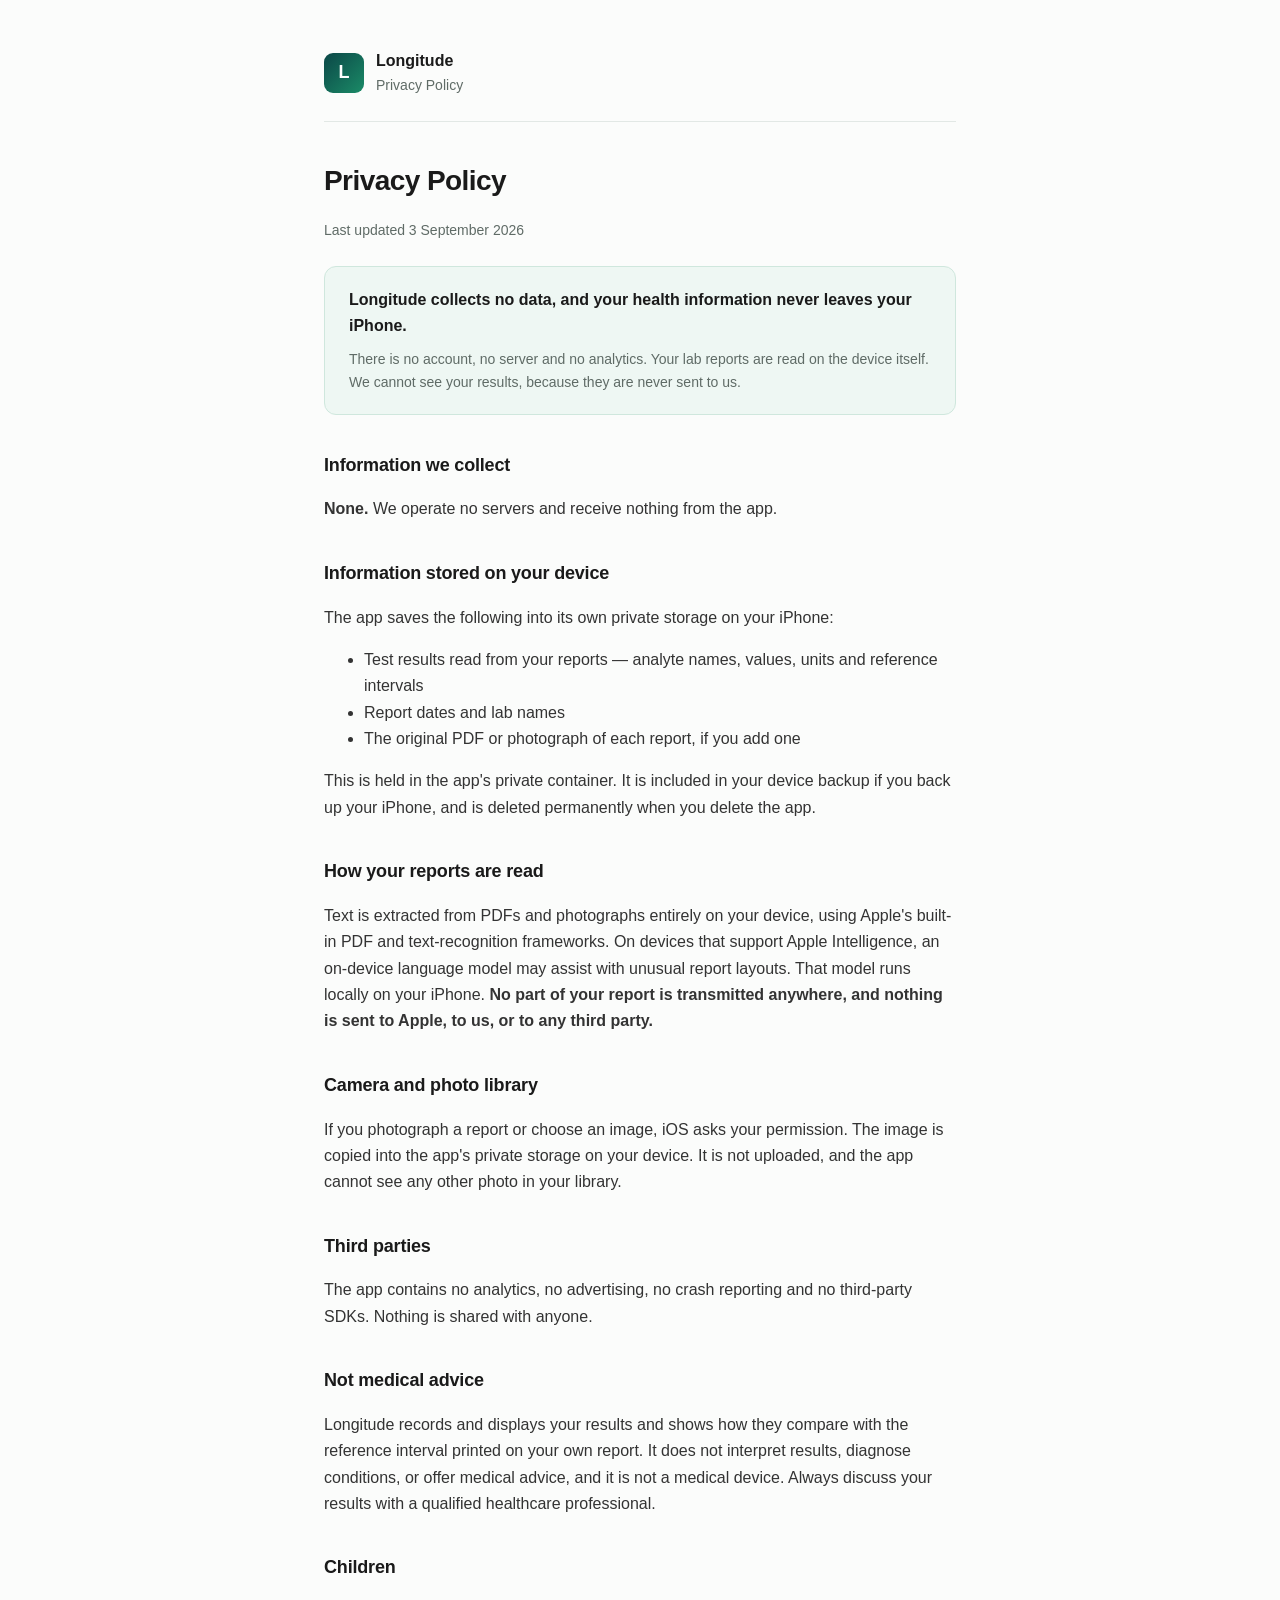
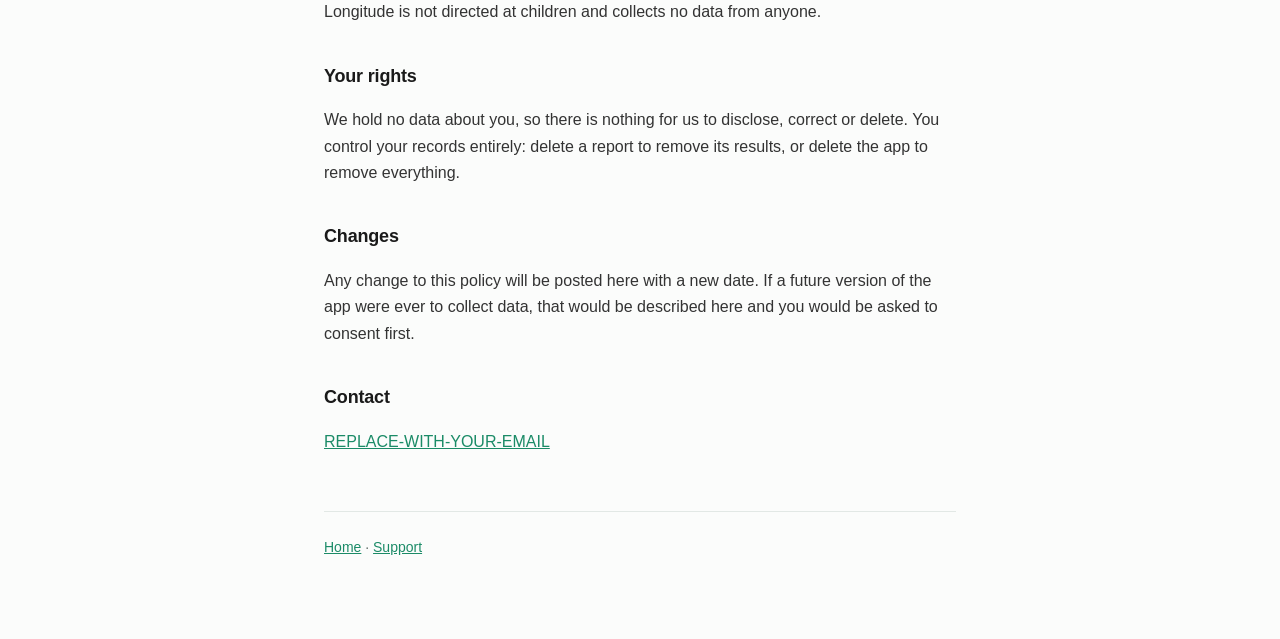
==== docs/privacy.html @ 4cfa4ff2 "Charts, import pipeline, and site pages Swift Charts timeline per analyte with the lab's own referen" ====
<!doctype html><html lang="en"><head>
<meta charset="utf-8"><meta name="viewport" content="width=device-width,initial-scale=1">
<title>Privacy Policy — Longitude</title><link rel="stylesheet" href="style.css"></head><body>
<div class="wrap">
<header><a class="logo" href="./"><div class="mark">L</div><div>
<strong>Longitude</strong><div class="muted">Privacy Policy</div></div></a></header>

<h1>Privacy Policy</h1>
<p class="muted">Last updated 3 September 2026</p>

<div class="card key">
<strong>Longitude collects no data, and your health information never leaves your iPhone.</strong>
<p class="muted" style="margin:8px 0 0">There is no account, no server and no analytics. Your lab
reports are read on the device itself. We cannot see your results, because they are never sent to us.</p>
</div>

<h2>Information we collect</h2>
<p><strong>None.</strong> We operate no servers and receive nothing from the app.</p>

<h2>Information stored on your device</h2>
<p>The app saves the following into its own private storage on your iPhone:</p>
<ul>
<li>Test results read from your reports — analyte names, values, units and reference intervals</li>
<li>Report dates and lab names</li>
<li>The original PDF or photograph of each report, if you add one</li>
</ul>
<p>This is held in the app's private container. It is included in your device backup if you back up
your iPhone, and is deleted permanently when you delete the app.</p>

<h2>How your reports are read</h2>
<p>Text is extracted from PDFs and photographs entirely on your device, using Apple's built-in
PDF and text-recognition frameworks. On devices that support Apple Intelligence, an on-device
language model may assist with unusual report layouts. That model runs locally on your iPhone.
<strong>No part of your report is transmitted anywhere, and nothing is sent to Apple, to us, or to
any third party.</strong></p>

<h2>Camera and photo library</h2>
<p>If you photograph a report or choose an image, iOS asks your permission. The image is copied
into the app's private storage on your device. It is not uploaded, and the app cannot see any
other photo in your library.</p>

<h2>Third parties</h2>
<p>The app contains no analytics, no advertising, no crash reporting and no third-party SDKs.
Nothing is shared with anyone.</p>

<h2>Not medical advice</h2>
<p>Longitude records and displays your results and shows how they compare with the reference
interval printed on your own report. It does not interpret results, diagnose conditions, or offer
medical advice, and it is not a medical device. Always discuss your results with a qualified
healthcare professional.</p>

<h2>Children</h2>
<p>Longitude is not directed at children and collects no data from anyone.</p>

<h2>Your rights</h2>
<p>We hold no data about you, so there is nothing for us to disclose, correct or delete. You
control your records entirely: delete a report to remove its results, or delete the app to remove
everything.</p>

<h2>Changes</h2>
<p>Any change to this policy will be posted here with a new date. If a future version of the app
were ever to collect data, that would be described here and you would be asked to consent first.</p>

<h2>Contact</h2>
<p><a href="mailto:REPLACE-WITH-YOUR-EMAIL">REPLACE-WITH-YOUR-EMAIL</a></p>

<footer class="muted"><a href="./">Home</a> · <a href="support.html">Support</a></footer>
</div></body></html>
---- docs/style.css ----
:root { --ink:#1a1a1a; --muted:#5f6b66; --line:#e2e8e5; --accent:#1b8b67; --bg:#fbfcfb; }
* { box-sizing:border-box; }
body { margin:0; padding:0; background:var(--bg); color:var(--ink);
  font:16px/1.65 -apple-system,BlinkMacSystemFont,"Segoe UI",Roboto,sans-serif; }
.wrap { max-width:680px; margin:0 auto; padding:48px 24px 80px; }
header { border-bottom:1px solid var(--line); padding-bottom:24px; margin-bottom:36px; }
.logo { display:flex; align-items:center; gap:12px; text-decoration:none; color:var(--ink); }
.mark { width:40px; height:40px; border-radius:9px; background:linear-gradient(135deg,#0b4747,#1b8b67);
  display:flex; align-items:center; justify-content:center; color:#fff; font-weight:700; font-size:18px; }
h1 { font-size:28px; margin:0 0 6px; letter-spacing:-.02em; }
h2 { font-size:18px; margin:36px 0 10px; letter-spacing:-.01em; }
p, li { color:#333; }
.muted { color:var(--muted); font-size:14px; }
.card { background:#fff; border:1px solid var(--line); border-radius:12px; padding:20px 24px; margin:24px 0; }
.key { background:#eef7f3; border:1px solid #cfe7dd; }
a { color:var(--accent); }
footer { margin-top:56px; padding-top:24px; border-top:1px solid var(--line); }
code { background:#f0f3f2; padding:2px 5px; border-radius:4px; font-size:13px; }
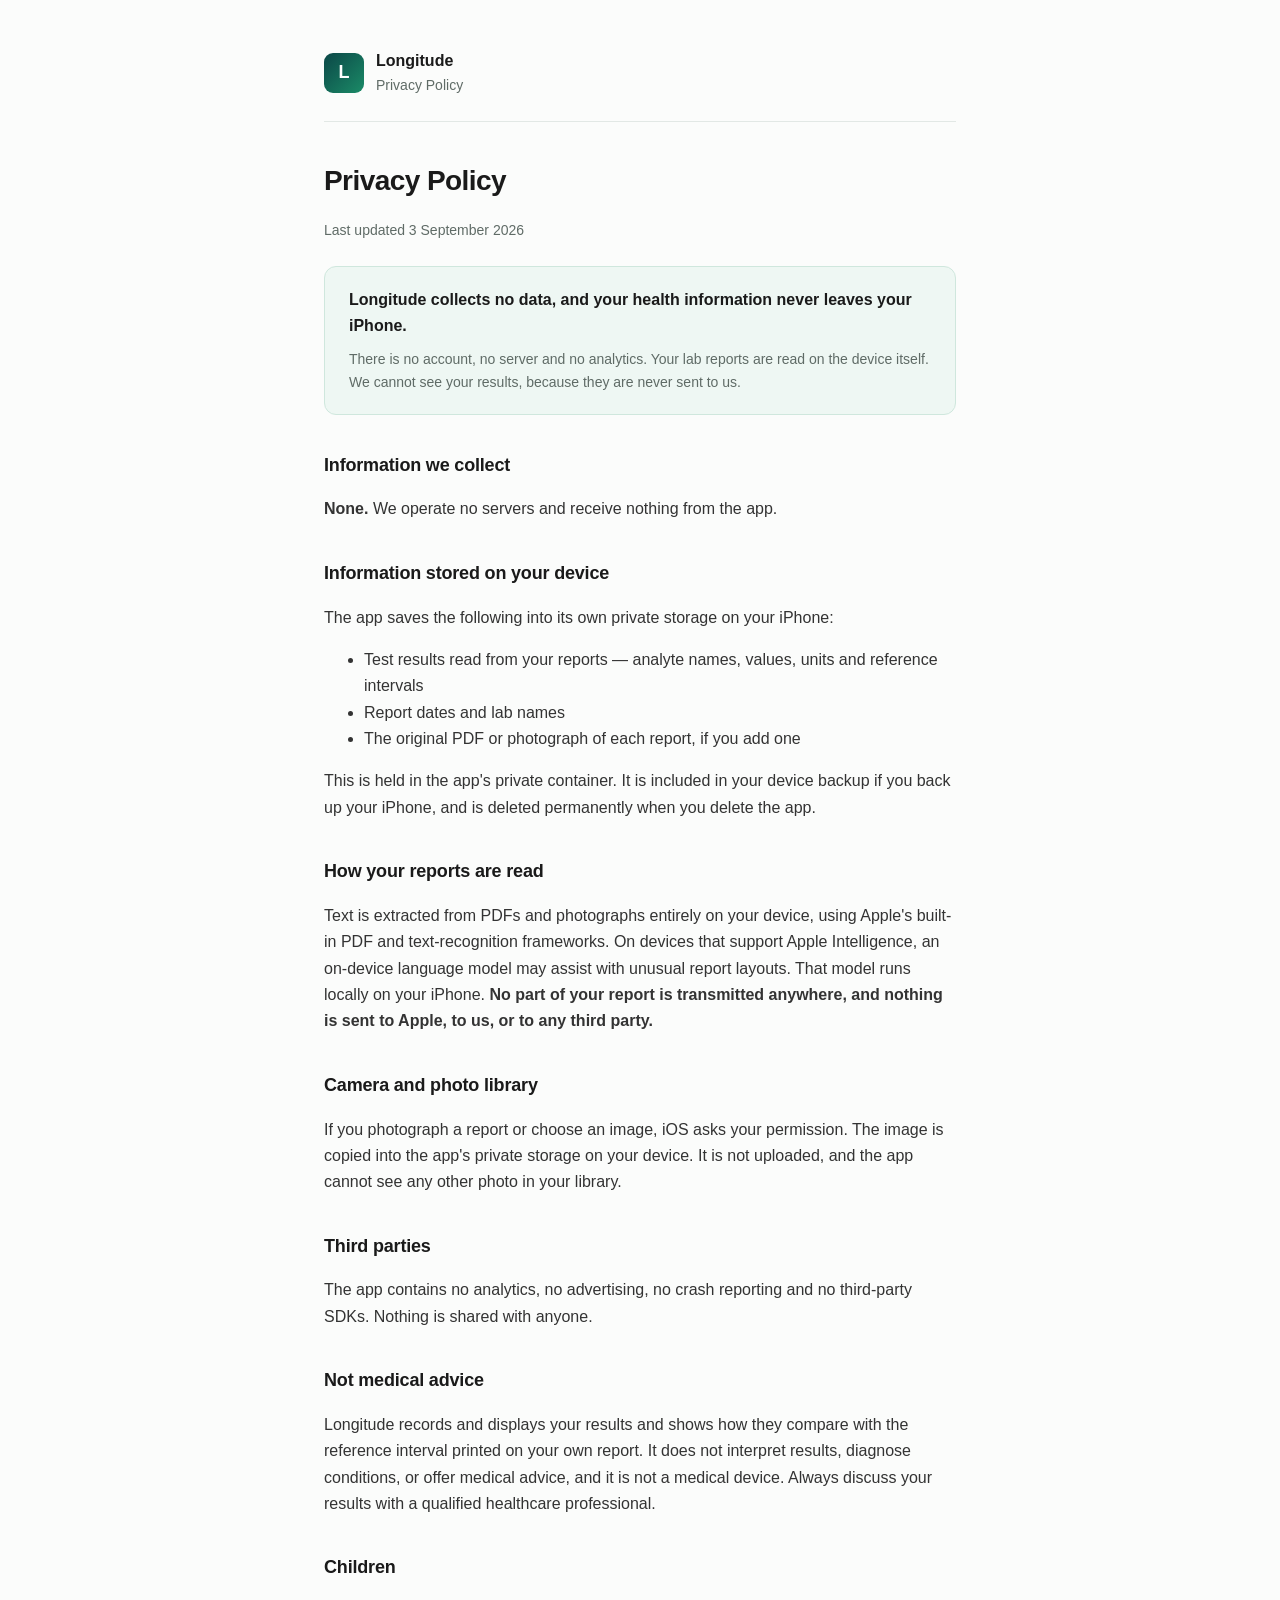
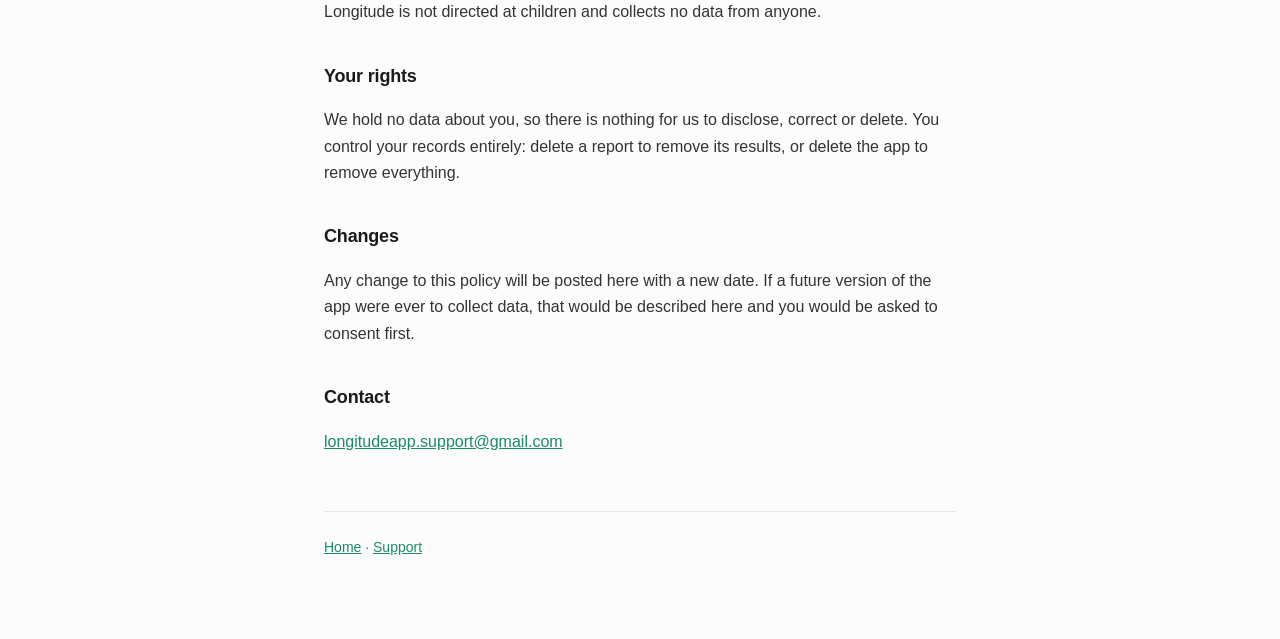
==== commit 29167379: "Add support contact address to privacy and support pages" ====
--- a/docs/privacy.html
+++ b/docs/privacy.html
@@ -62,7 +62,7 @@
 were ever to collect data, that would be described here and you would be asked to consent first.</p>
 
 <h2>Contact</h2>
-<p><a href="mailto:REPLACE-WITH-YOUR-EMAIL">REPLACE-WITH-YOUR-EMAIL</a></p>
+<p><a href="mailto:longitudeapp.support@gmail.com">longitudeapp.support@gmail.com</a></p>
 
 <footer class="muted"><a href="./">Home</a> · <a href="support.html">Support</a></footer>
 </div></body></html>
